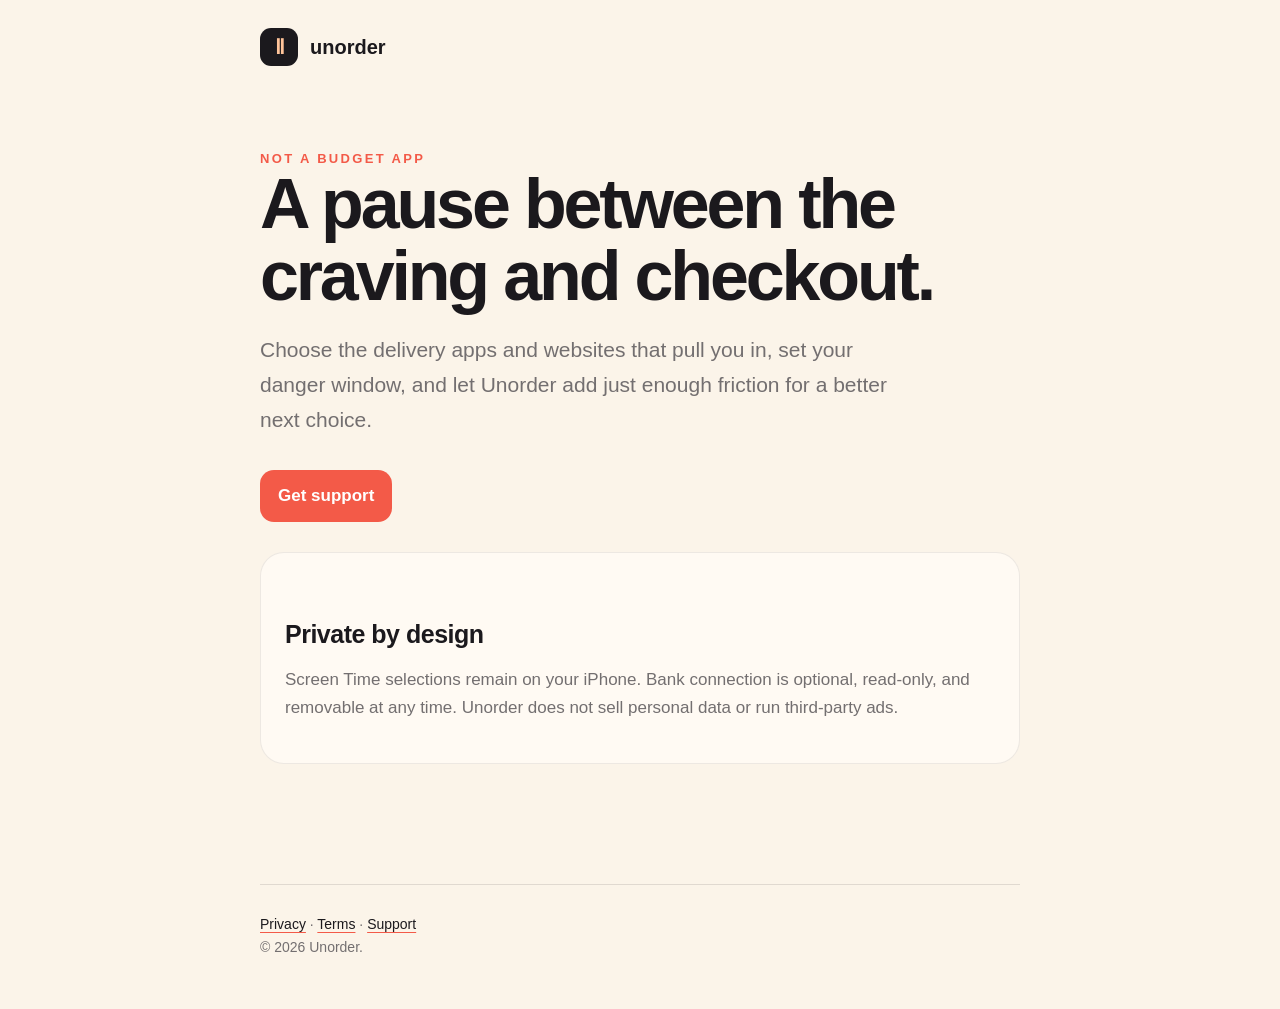
==== index.html @ b569569a "Build Unorder iOS 1.0" ====
<!doctype html><html lang="en"><head><meta charset="utf-8"><meta name="viewport" content="width=device-width,initial-scale=1"><title>Unorder — a pause before checkout</title><meta name="description" content="Unorder adds a deliberate pause between a food-delivery craving and checkout."><link rel="stylesheet" href="/styles.css"></head><body><nav><span class="mark">Ⅱ</span> unorder</nav><main><div class="eyebrow">Not a budget app</div><h1>A pause between the craving and checkout.</h1><p class="lede">Choose the delivery apps and websites that pull you in, set your danger window, and let Unorder add just enough friction for a better next choice.</p><a class="button" href="/support">Get support</a><div class="card"><h2>Private by design</h2><p>Screen Time selections remain on your iPhone. Bank connection is optional, read-only, and removable at any time. Unorder does not sell personal data or run third-party ads.</p></div></main><footer><a href="/privacy">Privacy</a> · <a href="/terms">Terms</a> · <a href="/support">Support</a><br>© 2026 Unorder.</footer></body></html>
---- styles.css ----
:root { color-scheme: light; --ink:#1b191d; --cream:#fbf4e9; --coral:#f35a48; --peach:#ffc49a; --muted:#736f70; }
* { box-sizing: border-box; }
body { margin:0; background:var(--cream); color:var(--ink); font:17px/1.65 -apple-system,BlinkMacSystemFont,"SF Pro Text",sans-serif; }
nav,main,footer { width:min(760px,calc(100% - 40px)); margin:auto; }
nav { display:flex; align-items:center; gap:12px; padding:28px 0; font-weight:800; font-size:20px; }
.mark { display:grid; place-items:center; width:38px; height:38px; border-radius:11px; color:var(--peach); background:var(--ink); letter-spacing:-2px; }
main { padding:54px 0 90px; }
h1 { max-width:700px; margin:0 0 18px; font-size:clamp(42px,8vw,70px); line-height:1.02; letter-spacing:-.045em; }
h2 { margin:42px 0 10px; font-size:25px; line-height:1.2; letter-spacing:-.02em; }
h3 { margin:24px 0 6px; }
p,li { color:var(--muted); }
a { color:var(--ink); text-decoration-color:var(--coral); text-underline-offset:3px; }
.eyebrow { color:var(--coral); font-weight:800; font-size:13px; letter-spacing:.18em; text-transform:uppercase; }
.lede { font-size:21px; max-width:650px; }
.card { margin:30px 0; padding:24px; background:#fffaf3; border:1px solid rgba(27,25,29,.08); border-radius:24px; }
.button { display:inline-block; margin-top:12px; padding:12px 18px; border-radius:14px; background:var(--coral); color:white; font-weight:750; text-decoration:none; }
footer { border-top:1px solid rgba(27,25,29,.12); padding:28px 0 50px; color:var(--muted); font-size:14px; }
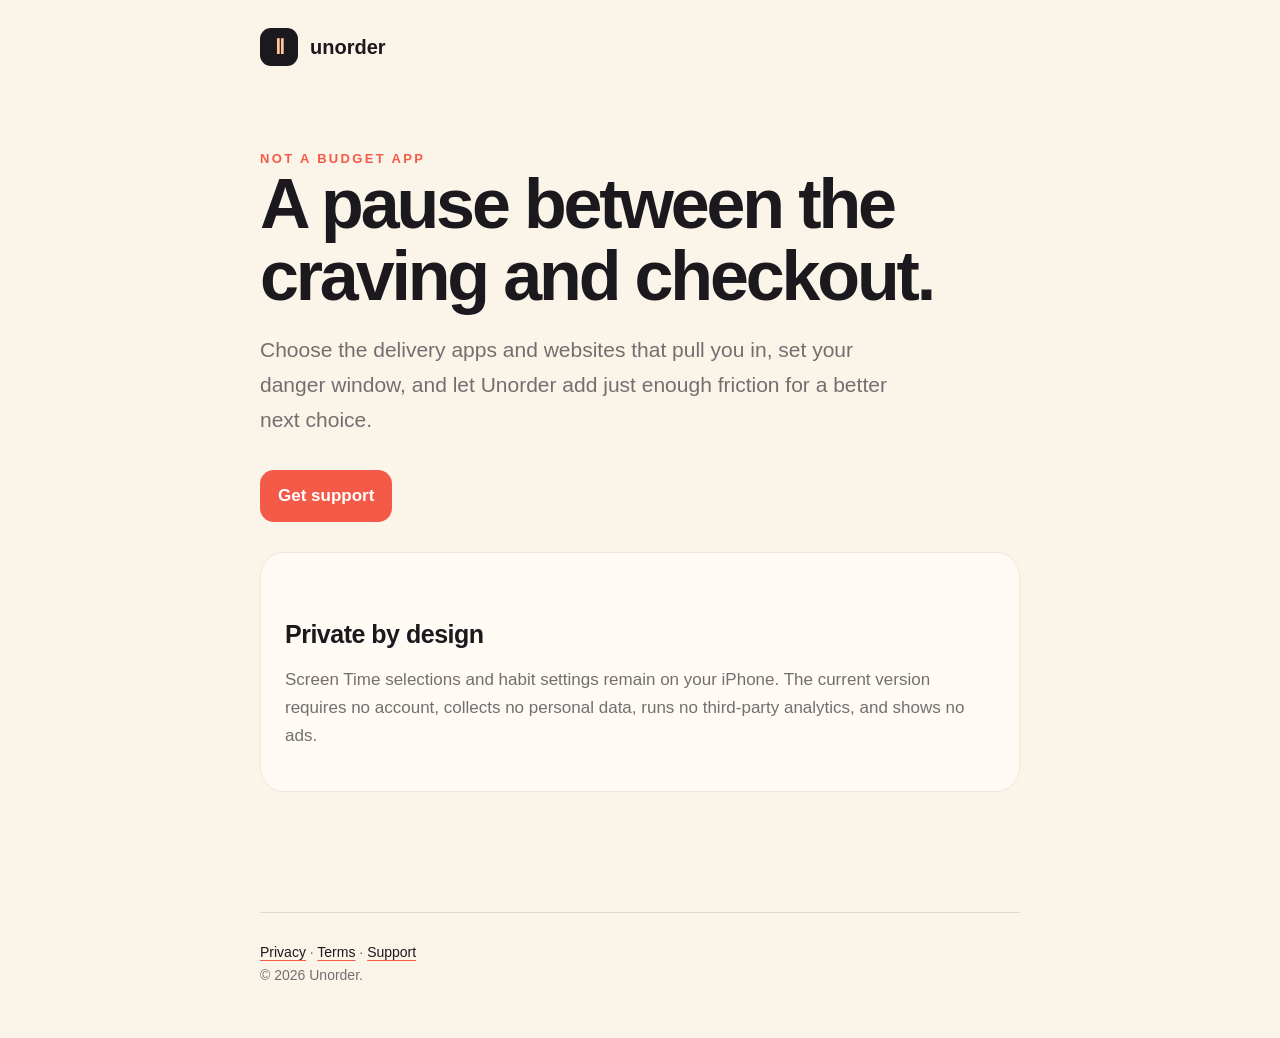
==== commit 7e1effe9: "Align public policies with free on-device release" ====
--- a/index.html
+++ b/index.html
@@ -1,2 +1 @@
-<!doctype html><html lang="en"><head><meta charset="utf-8"><meta name="viewport" content="width=device-width,initial-scale=1"><title>Unorder — a pause before checkout</title><meta name="description" content="Unorder adds a deliberate pause between a food-delivery craving and checkout."><link rel="stylesheet" href="/styles.css"></head><body><nav><span class="mark">Ⅱ</span> unorder</nav><main><div class="eyebrow">Not a budget app</div><h1>A pause between the craving and checkout.</h1><p class="lede">Choose the delivery apps and websites that pull you in, set your danger window, and let Unorder add just enough friction for a better next choice.</p><a class="button" href="/support">Get support</a><div class="card"><h2>Private by design</h2><p>Screen Time selections remain on your iPhone. Bank connection is optional, read-only, and removable at any time. Unorder does not sell personal data or run third-party ads.</p></div></main><footer><a href="/privacy">Privacy</a> · <a href="/terms">Terms</a> · <a href="/support">Support</a><br>© 2026 Unorder.</footer></body></html>
-
+<!doctype html><html lang="en"><head><meta charset="utf-8"><meta name="viewport" content="width=device-width,initial-scale=1"><title>Unorder — a pause before checkout</title><meta name="description" content="Unorder adds a deliberate pause between a food-delivery craving and checkout."><link rel="stylesheet" href="styles.css"></head><body><nav><span class="mark">Ⅱ</span> unorder</nav><main><div class="eyebrow">Not a budget app</div><h1>A pause between the craving and checkout.</h1><p class="lede">Choose the delivery apps and websites that pull you in, set your danger window, and let Unorder add just enough friction for a better next choice.</p><a class="button" href="support.html">Get support</a><div class="card"><h2>Private by design</h2><p>Screen Time selections and habit settings remain on your iPhone. The current version requires no account, collects no personal data, runs no third-party analytics, and shows no ads.</p></div></main><footer><a href="privacy.html">Privacy</a> · <a href="terms.html">Terms</a> · <a href="support.html">Support</a><br>© 2026 Unorder.</footer></body></html>
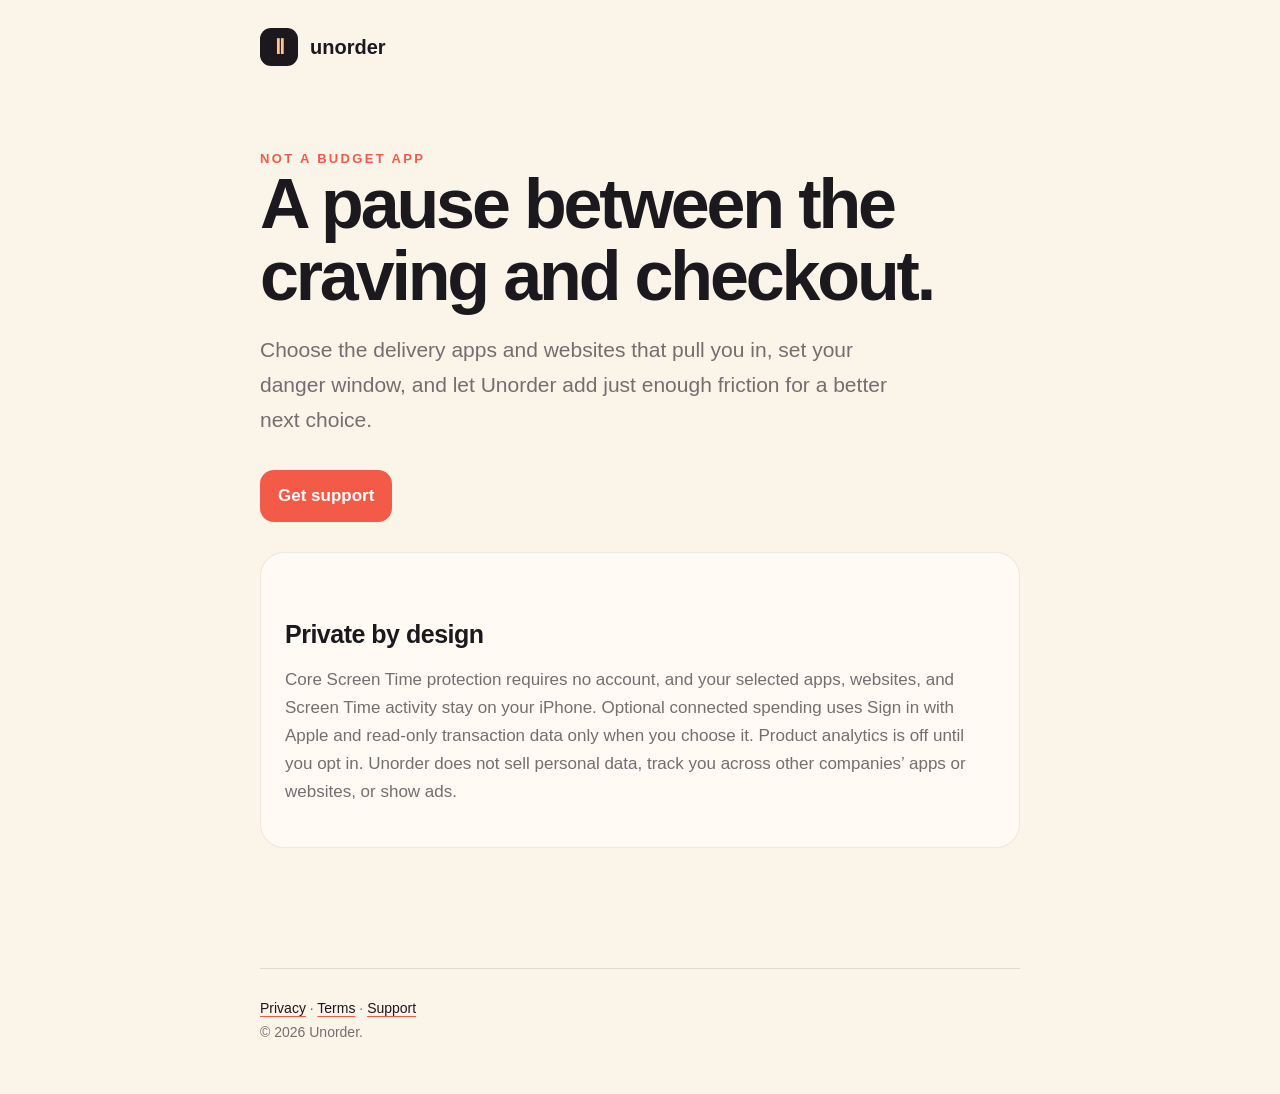
==== commit 87c09361: "Align public site with optional connected spending" ====
--- a/index.html
+++ b/index.html
@@ -1 +1 @@
-<!doctype html><html lang="en"><head><meta charset="utf-8"><meta name="viewport" content="width=device-width,initial-scale=1"><title>Unorder — a pause before checkout</title><meta name="description" content="Unorder adds a deliberate pause between a food-delivery craving and checkout."><link rel="stylesheet" href="styles.css"></head><body><nav><span class="mark">Ⅱ</span> unorder</nav><main><div class="eyebrow">Not a budget app</div><h1>A pause between the craving and checkout.</h1><p class="lede">Choose the delivery apps and websites that pull you in, set your danger window, and let Unorder add just enough friction for a better next choice.</p><a class="button" href="support.html">Get support</a><div class="card"><h2>Private by design</h2><p>Screen Time selections and habit settings remain on your iPhone. The current version requires no account, collects no personal data, runs no third-party analytics, and shows no ads.</p></div></main><footer><a href="privacy.html">Privacy</a> · <a href="terms.html">Terms</a> · <a href="support.html">Support</a><br>© 2026 Unorder.</footer></body></html>
+<!doctype html><html lang="en"><head><meta charset="utf-8"><meta name="viewport" content="width=device-width,initial-scale=1"><title>Unorder — a pause before checkout</title><meta name="description" content="Unorder adds a deliberate pause between a food-delivery craving and checkout."><link rel="stylesheet" href="styles.css"></head><body><nav><span class="mark">Ⅱ</span> unorder</nav><main><div class="eyebrow">Not a budget app</div><h1>A pause between the craving and checkout.</h1><p class="lede">Choose the delivery apps and websites that pull you in, set your danger window, and let Unorder add just enough friction for a better next choice.</p><a class="button" href="support.html">Get support</a><div class="card"><h2>Private by design</h2><p>Core Screen Time protection requires no account, and your selected apps, websites, and Screen Time activity stay on your iPhone. Optional connected spending uses Sign in with Apple and read-only transaction data only when you choose it. Product analytics is off until you opt in. Unorder does not sell personal data, track you across other companies’ apps or websites, or show ads.</p></div></main><footer><a href="privacy.html">Privacy</a> · <a href="terms.html">Terms</a> · <a href="support.html">Support</a><br>© 2026 Unorder.</footer></body></html>
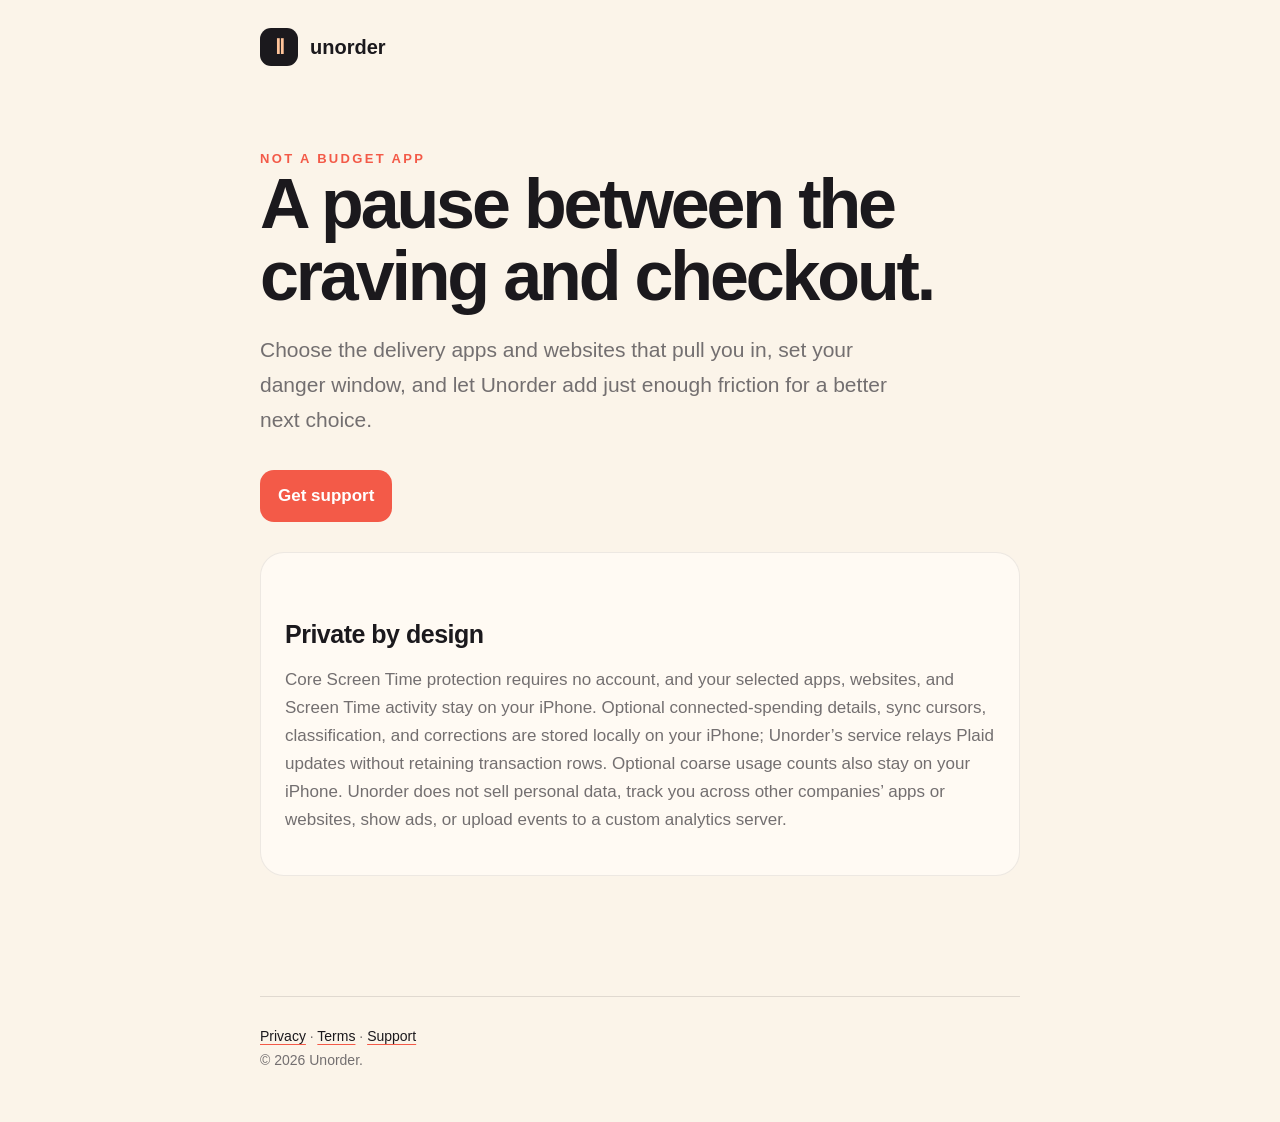
==== commit 99817fc5: "Document on-device financial privacy" ====
--- a/index.html
+++ b/index.html
@@ -1 +1 @@
-<!doctype html><html lang="en"><head><meta charset="utf-8"><meta name="viewport" content="width=device-width,initial-scale=1"><title>Unorder — a pause before checkout</title><meta name="description" content="Unorder adds a deliberate pause between a food-delivery craving and checkout."><link rel="stylesheet" href="styles.css"></head><body><nav><span class="mark">Ⅱ</span> unorder</nav><main><div class="eyebrow">Not a budget app</div><h1>A pause between the craving and checkout.</h1><p class="lede">Choose the delivery apps and websites that pull you in, set your danger window, and let Unorder add just enough friction for a better next choice.</p><a class="button" href="support.html">Get support</a><div class="card"><h2>Private by design</h2><p>Core Screen Time protection requires no account, and your selected apps, websites, and Screen Time activity stay on your iPhone. Optional connected spending uses Sign in with Apple and read-only transaction data only when you choose it. Product analytics is off until you opt in. Unorder does not sell personal data, track you across other companies’ apps or websites, or show ads.</p></div></main><footer><a href="privacy.html">Privacy</a> · <a href="terms.html">Terms</a> · <a href="support.html">Support</a><br>© 2026 Unorder.</footer></body></html>
+<!doctype html><html lang="en"><head><meta charset="utf-8"><meta name="viewport" content="width=device-width,initial-scale=1"><title>Unorder — a pause before checkout</title><meta name="description" content="Unorder adds a deliberate pause between a food-delivery craving and checkout."><link rel="stylesheet" href="styles.css"></head><body><nav><span class="mark">Ⅱ</span> unorder</nav><main><div class="eyebrow">Not a budget app</div><h1>A pause between the craving and checkout.</h1><p class="lede">Choose the delivery apps and websites that pull you in, set your danger window, and let Unorder add just enough friction for a better next choice.</p><a class="button" href="support.html">Get support</a><div class="card"><h2>Private by design</h2><p>Core Screen Time protection requires no account, and your selected apps, websites, and Screen Time activity stay on your iPhone. Optional connected-spending details, sync cursors, classification, and corrections are stored locally on your iPhone; Unorder’s service relays Plaid updates without retaining transaction rows. Optional coarse usage counts also stay on your iPhone. Unorder does not sell personal data, track you across other companies’ apps or websites, show ads, or upload events to a custom analytics server.</p></div></main><footer><a href="privacy.html">Privacy</a> · <a href="terms.html">Terms</a> · <a href="support.html">Support</a><br>© 2026 Unorder.</footer></body></html>
